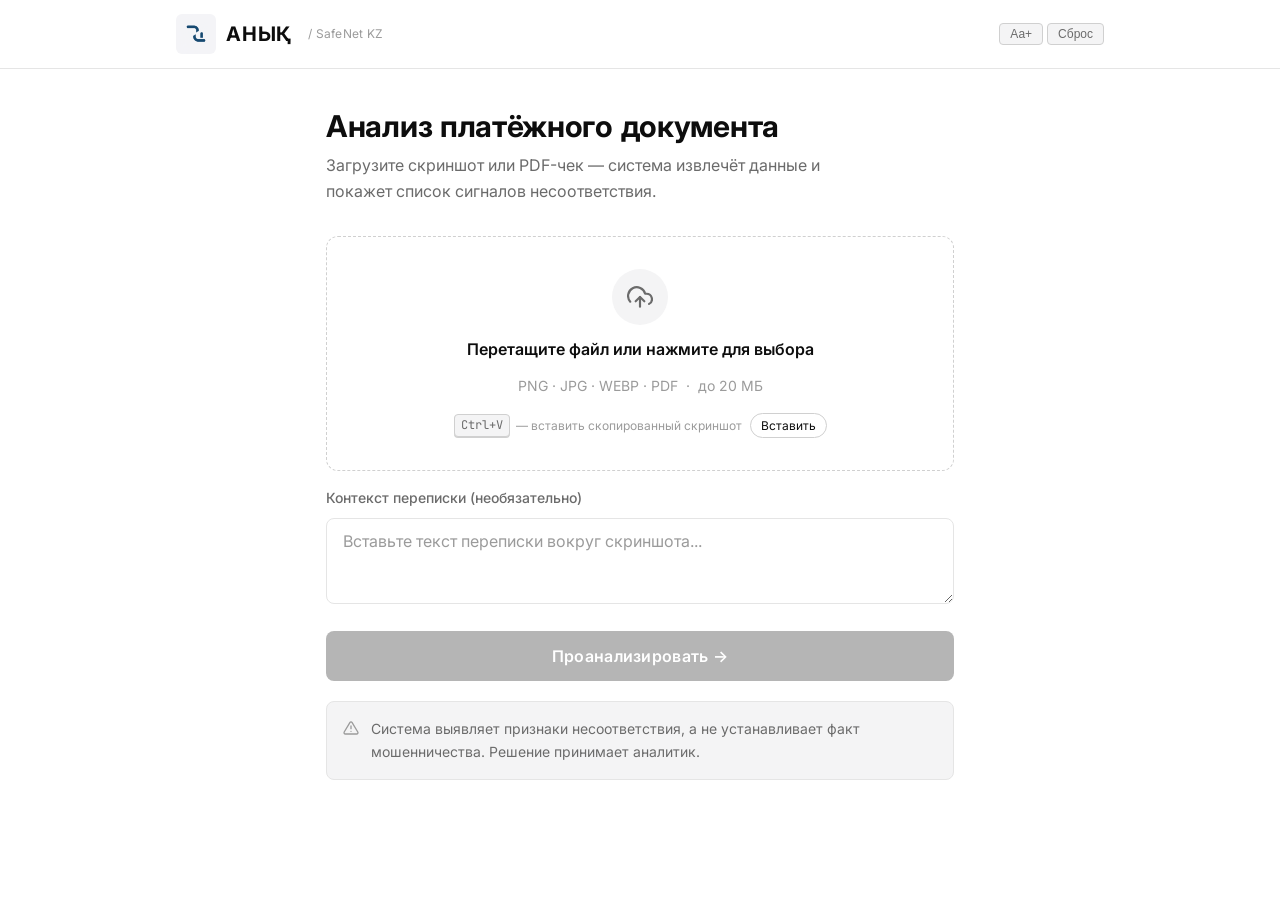
==== templates/index.html @ b34c3456 "Initial commit: АНЫҚ v0.3 — Kaspi payment receipt analyser FastAPI + EasyOCR/Gemini fallback pipelin" ====
<!DOCTYPE html>
<html lang="ru">
<head>
  <meta charset="UTF-8">
  <meta name="viewport" content="width=device-width, initial-scale=1.0, viewport-fit=cover">
  <title>АНЫҚ — Анализ платёжного документа</title>

  <!-- PWA -->
  <link rel="manifest" href="/manifest.json">
  <meta name="theme-color" content="#FFFFFF">
  <meta name="mobile-web-app-capable" content="yes">
  <meta name="apple-mobile-web-app-capable" content="yes">
  <meta name="apple-mobile-web-app-status-bar-style" content="default">
  <meta name="apple-mobile-web-app-title" content="АНЫҚ">
  <link rel="apple-touch-icon" href="/static/icon.svg">

  <!-- SEO / OG -->
  <meta name="description" content="Предварительная техническая проверка платёжных чеков Kaspi.kz на признаки несоответствий">

  <link rel="stylesheet" href="/static/style.css">
</head>
<body>

<!-- PWA Install Banner (shown via JS) -->
<div id="installBanner" class="install-banner" hidden>
  <span>📱 <strong>Установите АНЫҚ</strong> как приложение — принимайте чеки прямо из Telegram</span>
  <div style="display:flex;gap:8px;flex-shrink:0">
    <button class="btn-install" id="installBtn">Установить</button>
    <button class="btn-install-dismiss" id="installDismiss" aria-label="Закрыть">✕</button>
  </div>
</div>

<header class="header">
  <div class="container header-inner">
    <a href="/" class="logo">
      <img src="/static/logo.png" alt="" class="logo-mark" aria-hidden="true">
      <span class="logo-name">АНЫҚ</span>
      <span class="logo-tagline">/ SafeNet KZ</span>
    </a>
    <div class="header-actions">
      <nav class="a11y-bar" aria-label="Доступность">
        <button class="a11y-btn" id="a11yLarge" title="Увеличить текст" aria-pressed="false">Аа+</button>
        <button class="a11y-btn" id="a11yReset" title="Обычный режим">Сброс</button>
      </nav>
    </div>
  </div>
</header>

<!-- Legal modal / Disclaimer -->
<div class="modal-backdrop" id="termsModal" role="dialog" aria-modal="true" aria-labelledby="termsTitle" hidden>
  <div class="modal-box">
    <h2 class="modal-title" id="termsTitle">Уведомление об ограничениях</h2>
    <div class="modal-body">
      <p>Инструмент «АНЫҚ» предназначен исключительно для автоматизации предварительного технического анализа платёжных документов. Система выполняет вспомогательную функцию и не является экспертным юридическим или финансовым заключением. Сервис и его разработчики не несут ответственности за любые решения, принятые пользователем на основе результатов анализа.</p>
    </div>
    <button class="btn-primary modal-accept" id="termsAccept">Я согласен(на) и продолжить</button>
  </div>
</div>

<main class="main">
  <div class="container upload-container">

    <div id="formSection">
      <h1 class="page-title">Анализ платёжного документа</h1>
      <p class="page-subtitle">Загрузите скриншот или PDF-чек — система извлечёт данные и покажет список сигналов несоответствия.</p>

      <form id="analyzeForm">
        <!-- Upload zone -->
        <div class="upload-zone" id="uploadZone" tabindex="0" role="button"
             aria-label="Зона загрузки файла. Нажмите Enter или пробел для выбора файла.">
          <input type="file" id="fileInput"
                 accept="image/png,image/jpeg,image/webp,application/pdf,.pdf"
                 aria-label="Выбрать изображение или PDF"
                 tabindex="-1">

          <!-- Placeholder state -->
          <div class="upload-placeholder" id="uploadPlaceholder">
            <div class="upload-icon-wrap">
              <svg xmlns="http://www.w3.org/2000/svg" width="26" height="26" viewBox="0 0 24 24"
                   fill="none" stroke="currentColor" stroke-width="2"
                   stroke-linecap="round" stroke-linejoin="round" aria-hidden="true">
                <polyline points="16 16 12 12 8 16"></polyline>
                <line x1="12" y1="12" x2="12" y2="21"></line>
                <path d="M20.39 18.39A5 5 0 0 0 18 9h-1.26A8 8 0 1 0 3 16.3"></path>
              </svg>
            </div>
            <span class="upload-text">Перетащите файл или нажмите для выбора</span>
            <span class="upload-hint">PNG · JPG · WEBP · PDF &nbsp;·&nbsp; до 20 МБ</span>
            <div class="upload-paste-hint" id="pasteHint">
              <kbd>Ctrl+V</kbd> — вставить скопированный скриншот
              <button type="button" class="btn-paste" id="pasteBtn" aria-label="Вставить из буфера обмена">Вставить</button>
            </div>
          </div>

          <!-- Preview state -->
          <div class="upload-preview" id="uploadPreview">
            <img id="previewImg" src="" alt="Превью изображения" hidden>
            <div class="pdf-preview-icon" id="pdfPreviewIcon" hidden>
              <svg xmlns="http://www.w3.org/2000/svg" width="48" height="48" viewBox="0 0 24 24"
                   fill="none" stroke="currentColor" stroke-width="1.5"
                   stroke-linecap="round" stroke-linejoin="round" aria-hidden="true">
                <path d="M14 2H6a2 2 0 0 0-2 2v16a2 2 0 0 0 2 2h12a2 2 0 0 0 2-2V8z"></path>
                <polyline points="14 2 14 8 20 8"></polyline>
                <line x1="16" y1="13" x2="8" y2="13"></line>
                <line x1="16" y1="17" x2="8" y2="17"></line>
              </svg>
              <span class="pdf-label">PDF</span>
            </div>
            <span class="file-name" id="fileName"></span>
            <button type="button" class="remove-btn" id="removeBtn" aria-label="Удалить файл">
              Удалить
            </button>
          </div>
        </div>

        <!-- Mobile camera capture -->
        <div class="mobile-capture" id="mobileCaptureHint">
          <button type="button" class="btn-camera" id="cameraBtn" aria-label="Сфотографировать документ">
            <svg xmlns="http://www.w3.org/2000/svg" width="16" height="16" viewBox="0 0 24 24"
                 fill="none" stroke="currentColor" stroke-width="2"
                 stroke-linecap="round" stroke-linejoin="round" aria-hidden="true">
              <path d="M23 19a2 2 0 0 1-2 2H3a2 2 0 0 1-2-2V8a2 2 0 0 0 2-2h4l2-3h6l2 3h4a2 2 0 0 1 2 2z"></path>
              <circle cx="12" cy="13" r="4"></circle>
            </svg>
            Сфотографировать
          </button>
          <input type="file" id="cameraInput" accept="image/*" capture="environment"
                 aria-label="Камера" style="display:none">
        </div>

        <!-- Context -->
        <div class="field">
          <label for="contextInput">Контекст переписки (необязательно)</label>
          <textarea id="contextInput" name="context" rows="3"
            placeholder="Вставьте текст переписки вокруг скриншота..."></textarea>
        </div>

        <!-- Submit -->
        <button type="submit" class="btn-primary" id="submitBtn" disabled>
          Проанализировать →
        </button>

        <!-- Error message -->
        <div class="upload-error" id="uploadError" hidden role="alert" aria-live="polite"></div>

        <!-- Disclaimer -->
        <div class="disclaimer">
          <svg xmlns="http://www.w3.org/2000/svg" width="16" height="16" viewBox="0 0 24 24"
               fill="none" stroke="currentColor" stroke-width="2"
               stroke-linecap="round" stroke-linejoin="round" aria-hidden="true">
            <path d="M10.29 3.86L1.82 18a2 2 0 0 0 1.71 3h16.94a2 2 0 0 0 1.71-3L13.71 3.86a2 2 0 0 0-3.42 0z"></path>
            <line x1="12" y1="9" x2="12" y2="13"></line>
            <line x1="12" y1="17" x2="12.01" y2="17"></line>
          </svg>
          <span>Система выявляет признаки несоответствия, а не устанавливает факт мошенничества. Решение принимает аналитик.</span>
        </div>
      </form>
    </div>

    <!-- Progress screen -->
    <div class="progress-screen" id="progressScreen" hidden aria-live="polite">
      <div class="spinner" aria-hidden="true"></div>
      <p class="progress-title">Анализируем документ...</p>
      <div class="progress-steps" role="list">
        <div class="progress-step" id="step1" role="listitem">
          <span class="step-num" aria-hidden="true">1</span>
          <span class="step-dot" aria-hidden="true"></span>
          <span>Считывание структуры и OCR</span>
        </div>
        <div class="progress-step" id="step2" role="listitem">
          <span class="step-num" aria-hidden="true">2</span>
          <span class="step-dot" aria-hidden="true"></span>
          <span>Сканирование метаданных PDF</span>
        </div>
        <div class="progress-step" id="step3" role="listitem">
          <span class="step-num" aria-hidden="true">3</span>
          <span class="step-dot" aria-hidden="true"></span>
          <span>Анализ рисков и геометрии</span>
        </div>
        <div class="progress-step" id="step4" role="listitem">
          <span class="step-num" aria-hidden="true">4</span>
          <span class="step-dot" aria-hidden="true"></span>
          <span>Формирование отчёта</span>
        </div>
      </div>
      <p class="progress-hint">Обычно занимает 10–25 секунд</p>
    </div>

  </div>
</main>

<script src="/static/app.js"></script>
<script>
// ── Terms modal ───────────────────────────────────────────────────────────────
(function() {
  const TERMS_KEY = 'anyk_disclaimer_accepted';
  const modal     = document.getElementById('termsModal');
  const acceptBtn = document.getElementById('termsAccept');
  let   accepted  = false;
  try { accepted = localStorage.getItem(TERMS_KEY) === 'true'; } catch {}

  function openModal()  { modal.hidden = false; acceptBtn.focus(); document.body.style.overflow = 'hidden'; }
  function closeModal() { modal.hidden = true;  document.body.style.overflow = ''; }

  if (acceptBtn) {
    acceptBtn.addEventListener('click', () => {
      try { localStorage.setItem(TERMS_KEY, 'true'); } catch {}
      accepted = true;
      closeModal();
      document.getElementById('analyzeForm').dispatchEvent(new Event('_termsAccepted'));
    });
  }
  modal.addEventListener('keydown', (e) => { if (e.key === 'Escape') closeModal(); });

  const form = document.getElementById('analyzeForm');
  if (form) {
    form.addEventListener('submit', (e) => {
      if (!accepted) { e.preventDefault(); e.stopImmediatePropagation(); openModal(); }
    }, true);
    form.addEventListener('_termsAccepted', () => {
      form.requestSubmit ? form.requestSubmit(document.getElementById('submitBtn')) : form.submit();
    });
  }

  // Show share-error feedback if redirected from share-target
  const sp = new URLSearchParams(location.search);
  const shareErr = sp.get('share_error');
  if (shareErr) {
    const el = document.getElementById('uploadError');
    if (el) {
      const msgs = { no_file: 'Файл не был передан из приложения.', too_large: 'Переданный файл слишком большой (> 20 МБ).', format: 'Формат файла не поддерживается.', empty: 'Файл пустой или повреждён.' };
      el.textContent = msgs[shareErr] || `Ошибка при получении файла из приложения (${shareErr}).`;
      el.hidden = false;
    }
  }
})();

// ── Accessibility toolbar ─────────────────────────────────────────────────────
(function() {
  const LARGE_KEY = 'anyk_large_text';
  function applyLarge(on) {
    document.documentElement.classList.toggle('a11y-large', on);
    try { localStorage.setItem(LARGE_KEY, on ? '1' : '0'); } catch {}
    const btn = document.getElementById('a11yLarge');
    if (btn) btn.setAttribute('aria-pressed', on ? 'true' : 'false');
  }
  try { if (localStorage.getItem(LARGE_KEY) === '1') applyLarge(true); } catch {}
  const btnL = document.getElementById('a11yLarge');
  const btnR = document.getElementById('a11yReset');
  if (btnL) btnL.addEventListener('click', () => applyLarge(true));
  if (btnR) btnR.addEventListener('click', () => applyLarge(false));
})();

// ── PWA Install prompt ────────────────────────────────────────────────────────
(function() {
  let deferredPrompt = null;
  const banner     = document.getElementById('installBanner');
  const installBtn = document.getElementById('installBtn');
  const dismissBtn = document.getElementById('installDismiss');

  window.addEventListener('beforeinstallprompt', (e) => {
    e.preventDefault();
    deferredPrompt = e;
    try { if (localStorage.getItem('anyk_pwa_dismissed') === '1') return; } catch {}
    if (banner) banner.hidden = false;
  });

  if (installBtn) {
    installBtn.addEventListener('click', async () => {
      if (!deferredPrompt) return;
      deferredPrompt.prompt();
      const { outcome } = await deferredPrompt.userChoice;
      deferredPrompt = null;
      if (banner) banner.hidden = true;
    });
  }
  if (dismissBtn) {
    dismissBtn.addEventListener('click', () => {
      if (banner) banner.hidden = true;
      try { localStorage.setItem('anyk_pwa_dismissed', '1'); } catch {}
    });
  }

  window.addEventListener('appinstalled', () => {
    if (banner) banner.hidden = true;
    deferredPrompt = null;
  });
})();

// ── Service Worker registration ───────────────────────────────────────────────
if ('serviceWorker' in navigator) {
  window.addEventListener('load', () => {
    navigator.serviceWorker.register('/sw.js', { scope: '/' })
      .then(reg => console.log('[SW] registered, scope:', reg.scope))
      .catch(err => console.warn('[SW] registration failed:', err));
  });
}
</script>
</body>
</html>
---- static/style.css ----
@import url('https://fonts.googleapis.com/css2?family=Inter:wght@400;500;600;700&family=Space+Grotesk:wght@500;600;700&family=JetBrains+Mono:wght@400;500&display=swap');

/* ══════════════════════════════════════════════════════════════
   DESIGN TOKENS — Nothing Tech (white / minimal / geometric)
   ══════════════════════════════════════════════════════════════ */
:root {
  /* Backgrounds */
  --c-bg:            #FFFFFF;
  --c-surface:       #FFFFFF;
  --c-surface-2:     #F4F4F5;

  /* Borders */
  --c-border:        #E5E5E5;
  --c-border-dark:   #D0D0D0;

  /* Text */
  --c-text-1:        #0D0D0D;
  --c-text-2:        #6B6B6B;
  --c-text-3:        #9B9B9B;
  --c-text-inv:      #FFFFFF;

  /* Semantic — border/accent colors */
  --c-ok:            #00C853;
  --c-ok-bg:         #ECFDF5;
  --c-ok-border:     #6EE7B7;
  --c-ok-text:       #065F46;   /* WCAG AAA on --c-ok-bg  (13:1) */
  --c-warn:          #FF8C00;
  --c-warn-bg:       #FFFBEB;
  --c-warn-border:   #FCD34D;
  --c-warn-text:     #92400E;   /* WCAG AAA on --c-warn-bg (9:1)  */
  --c-risk:          #FF2E2E;
  --c-risk-bg:       #FFF1F2;
  --c-risk-border:   #FECDD3;
  --c-risk-text:     #9B1C1C;   /* WCAG AAA on --c-risk-bg (11:1) */
  --c-muted:         #6B6B6B;
  --c-muted-bg:      #F4F4F5;
  --c-muted-border:  #E5E5E5;

  /* Accent (used for focus rings, interactive elements) */
  --c-accent:        #0D0D0D;
  --c-accent-hover:  #333333;
  --c-accent-dim:    rgba(13,13,13,.06);

  /* Aliases for backward compat */
  --c-navy:          #0D0D0D;
  --c-sky:           #0D0D0D;
  --c-sky-dim:       rgba(13,13,13,.06);
  --c-sky-hover:     #333333;
  --color-brand:           var(--c-accent);
  --color-brand-hover:     var(--c-accent-hover);
  --color-brand-secondary: var(--c-text-2);
  --color-brand-light:     var(--c-accent-dim);
  --color-bg:              var(--c-bg);
  --color-surface:         var(--c-surface);
  --color-border:          var(--c-border);
  --color-text-1:          var(--c-text-1);
  --color-text-2:          var(--c-text-2);
  --color-text-3:          var(--c-text-3);
  --color-text-inv:        var(--c-text-inv);
  --color-clear:           var(--c-ok);
  --color-clear-bg:        var(--c-ok-bg);
  --color-clear-border:    var(--c-ok-border);
  --color-medium:          var(--c-warn);
  --color-medium-bg:       var(--c-warn-bg);
  --color-medium-border:   var(--c-warn-border);
  --color-high:            var(--c-risk);
  --color-high-bg:         var(--c-risk-bg);
  --color-high-border:     var(--c-risk-border);
  --color-yellow:          var(--c-warn);
  --color-yellow-bg:       var(--c-warn-bg);
  --color-yellow-border:   var(--c-warn-border);
  --color-uncertain:       var(--c-muted);
  --color-uncertain-bg:    var(--c-muted-bg);
  --color-uncertain-border:var(--c-muted-border);

  /* Typography */
  --font-display: 'Space Grotesk', 'Inter', system-ui, sans-serif;
  --font-sans:    'Inter', system-ui, sans-serif;
  --font-mono:    'JetBrains Mono', 'Consolas', monospace;

  /* Radii */
  --r-sm: 4px; --r-md: 6px; --r-lg: 8px; --r-xl: 12px; --r-2xl: 16px; --r-full: 9999px;

  /* Shadows — minimal */
  --shadow-xs:  0 1px 2px rgba(0,0,0,.04);
  --shadow-sm:  0 1px 4px rgba(0,0,0,.06);
  --shadow-md:  0 4px 12px rgba(0,0,0,.08);
  --shadow-lg:  0 12px 32px rgba(0,0,0,.10);
  --shadow-sky: 0 0 0 2px rgba(13,13,13,.12);

  /* Spacing */
  --sp-1:4px; --sp-2:8px; --sp-3:12px; --sp-4:16px;
  --sp-5:20px; --sp-6:24px; --sp-8:32px; --sp-10:40px; --sp-12:48px;

  /* Type scale */
  --text-xs:.75rem; --text-sm:.875rem; --text-base:1rem;
  --text-lg:1.125rem; --text-xl:1.25rem; --text-2xl:1.5rem; --text-3xl:1.875rem; --text-4xl:2.25rem;
}

/* ── Dark mode tokens ────────────────────────────────────────────────────── */
@media (prefers-color-scheme: dark) {
  :root:not([data-theme="light"]) {
    --c-bg:         #0D0D0D;
    --c-surface:    #111111;
    --c-surface-2:  #1A1A1A;
    --c-border:     #2A2A2A;
    --c-border-dark:#383838;
    --c-text-1:     #F4F4F5;
    --c-text-2:     #9B9B9B;
    --c-text-3:     #6B6B6B;
    /* semantic text — lighter shades for dark surfaces */
    --c-ok-text:    #4ADE80;
    --c-warn-text:  #FCD34D;
    --c-risk-text:  #F87171;
    --c-ok-bg:      rgba(0,200,83,.10);
    --c-ok-border:  rgba(0,200,83,.30);
    --c-warn-bg:    rgba(255,140,0,.10);
    --c-warn-border:rgba(255,140,0,.30);
    --c-risk-bg:    rgba(255,46,46,.10);
    --c-risk-border:rgba(255,46,46,.30);
    --c-muted-bg:   #1A1A1A;
    --c-muted-border:#2A2A2A;
    --c-accent:        #F4F4F5;
    --c-accent-hover:  #D0D0D0;
    --c-accent-dim:    rgba(244,244,245,.06);
    --c-navy:       #F4F4F5;
    --c-sky:        #F4F4F5;
    --c-sky-dim:    rgba(244,244,245,.06);
    --c-sky-hover:  #D0D0D0;
    color-scheme: dark;
  }
}
:root[data-theme="dark"] {
  --c-bg:         #0D0D0D;
  --c-surface:    #111111;
  --c-surface-2:  #1A1A1A;
  --c-border:     #2A2A2A;
  --c-border-dark:#383838;
  --c-text-1:     #F4F4F5;
  --c-text-2:     #9B9B9B;
  --c-text-3:     #6B6B6B;
  --c-ok-text:    #4ADE80;
  --c-warn-text:  #FCD34D;
  --c-risk-text:  #F87171;
  --c-ok-bg:      rgba(0,200,83,.10);
  --c-ok-border:  rgba(0,200,83,.30);
  --c-warn-bg:    rgba(255,140,0,.10);
  --c-warn-border:rgba(255,140,0,.30);
  --c-risk-bg:    rgba(255,46,46,.10);
  --c-risk-border:rgba(255,46,46,.30);
  --c-muted-bg:   #1A1A1A;
  --c-muted-border:#2A2A2A;
  --c-accent:        #F4F4F5;
  --c-accent-hover:  #D0D0D0;
  --c-accent-dim:    rgba(244,244,245,.06);
  --c-navy:       #F4F4F5;
  --c-sky:        #F4F4F5;
  --c-sky-dim:    rgba(244,244,245,.06);
  --c-sky-hover:  #D0D0D0;
  color-scheme: dark;
}

/* ══════════════════════════════════════════════════════════════
   RESET & BASE
   ══════════════════════════════════════════════════════════════ */
*, *::before, *::after { box-sizing: border-box; margin: 0; padding: 0; }

body {
  font-family: var(--font-sans);
  font-size: var(--text-base);
  color: var(--c-text-1);
  background: var(--c-bg);
  line-height: 1.6;
  -webkit-text-size-adjust: 100%;
}

/* ── Layout ───────────────────────────────────────────────────────────────── */
.container      { max-width: 960px; margin: 0 auto; padding-inline: var(--sp-4); }
.upload-container { max-width: 660px; }
.result-container { max-width: 1000px; }

/* ══════════════════════════════════════════════════════════════
   HEADER — white / minimal
   ══════════════════════════════════════════════════════════════ */
.header {
  background: var(--c-bg);
  border-bottom: 1px solid var(--c-border);
  padding: 14px 0;
  position: sticky; top: 0; z-index: 100;
}
.header-inner {
  display: flex; align-items: center; justify-content: space-between;
  gap: var(--sp-3);
}
.logo {
  display: flex; align-items: center; gap: 10px;
  text-decoration: none; flex-shrink: 0;
}
.logo-mark {
  width: 40px; height: 40px; flex-shrink: 0;
  border-radius: var(--r-md);
  object-fit: contain;
  display: block;
  /* blend light gray logo bg into white header */
  mix-blend-mode: multiply;
}
@media (prefers-color-scheme: dark) {
  :root:not([data-theme="light"]) .logo-mark { mix-blend-mode: normal; filter: invert(1) hue-rotate(180deg); }
}
:root[data-theme="dark"] .logo-mark { mix-blend-mode: normal; filter: invert(1) hue-rotate(180deg); }
.logo-name {
  font-family: var(--font-display);
  font-size: var(--text-xl); font-weight: 700;
  color: var(--c-text-1); letter-spacing: 0.04em;
}
.logo-tagline {
  font-size: var(--text-xs); color: var(--c-text-3);
  font-weight: 400; letter-spacing: 0.02em;
  margin-left: 6px; align-self: center;
}
.header-subtitle { font-size: var(--text-sm); color: var(--c-text-3); }
.header-actions { display: flex; align-items: center; gap: var(--sp-3); flex-wrap: wrap; }

/* ── New analysis button (header) ─────────────────────────────────────────── */
.btn-secondary {
  display: inline-flex; align-items: center; gap: var(--sp-2);
  padding: 7px 14px;
  background: transparent;
  color: var(--c-text-1);
  border: 1px solid var(--c-border-dark);
  border-radius: var(--r-md);
  font: 500 var(--text-sm) var(--font-sans);
  cursor: pointer; text-decoration: none;
  transition: background 120ms ease, border-color 120ms;
  min-height: 36px;
}
.btn-secondary:hover {
  background: var(--c-surface-2);
  border-color: var(--c-text-1);
}
.btn-secondary:focus-visible { outline: 2px solid var(--c-text-1); outline-offset: 2px; }

/* ── Install banner ───────────────────────────────────────────────────────── */
.install-banner {
  background: var(--c-surface-2);
  border-bottom: 1px solid var(--c-border);
  padding: 10px var(--sp-4);
  display: flex; align-items: center; justify-content: space-between;
  gap: var(--sp-3); font-size: var(--text-sm); color: var(--c-text-2);
}
.install-banner[hidden] { display: none; }
.install-banner strong { color: var(--c-text-1); }
.btn-install {
  padding: 5px 14px;
  background: var(--c-text-1); color: var(--c-bg);
  border: none; border-radius: var(--r-sm);
  font: 600 var(--text-xs) var(--font-sans);
  cursor: pointer; white-space: nowrap;
  transition: opacity 120ms;
}
.btn-install:hover { opacity: .80; }
.btn-install-dismiss {
  background: none; border: none; color: var(--c-text-3);
  font-size: 1.1rem; cursor: pointer; padding: 0 4px; line-height: 1;
}

/* ══════════════════════════════════════════════════════════════
   MAIN CONTENT
   ══════════════════════════════════════════════════════════════ */
.main { padding-block: var(--sp-10); }

.page-title {
  font-family: var(--font-display);
  font-size: var(--text-3xl); font-weight: 700;
  color: var(--c-text-1); margin-bottom: var(--sp-2);
  text-wrap: balance; line-height: 1.2;
  letter-spacing: -0.01em;
}
.page-subtitle {
  font-size: var(--text-base); color: var(--c-text-2);
  margin-bottom: var(--sp-8); max-width: 520px;
}

/* ══════════════════════════════════════════════════════════════
   UPLOAD ZONE
   ══════════════════════════════════════════════════════════════ */
@keyframes drop-bounce {
  0%,100% { transform: scale(1); }
  50%      { transform: scale(1.015); }
}
@keyframes fadeInScale {
  from { opacity: 0; transform: scale(.97); }
  to   { opacity: 1; transform: scale(1); }
}

.upload-zone {
  min-height: 220px;
  border: 1px dashed var(--c-border-dark);
  border-radius: var(--r-xl);
  background: var(--c-surface);
  display: flex; flex-direction: column;
  align-items: center; justify-content: center;
  gap: var(--sp-3);
  cursor: pointer;
  transition: border-color 180ms ease, background 180ms ease;
  position: relative;
  margin-bottom: var(--sp-4);
  padding: var(--sp-8) var(--sp-6);
  outline: none;
}
.upload-zone:hover {
  border-color: var(--c-text-1);
  background: var(--c-surface-2);
}
.upload-zone.drag-over {
  border-color: var(--c-text-1);
  border-style: solid;
  background: var(--c-surface-2);
  animation: drop-bounce .3s ease;
}
.upload-zone:focus-visible {
  outline: 2px solid var(--c-text-1);
  outline-offset: 2px;
}
.upload-zone.has-file {
  border-style: solid;
  border-color: var(--c-ok);
  cursor: default;
}
.upload-zone input[type="file"] {
  position: absolute; inset: 0; opacity: 0;
  cursor: pointer; width: 100%; height: 100%;
}
.upload-placeholder {
  display: flex; flex-direction: column;
  align-items: center; gap: var(--sp-3);
  pointer-events: none; text-align: center;
  animation: fadeInScale .25s ease;
}
.upload-icon-wrap {
  width: 56px; height: 56px;
  border-radius: 50%;
  background: var(--c-surface-2);
  display: flex; align-items: center; justify-content: center;
  color: var(--c-text-2);
  transition: transform 200ms ease;
}
.upload-zone:hover .upload-icon-wrap { transform: translateY(-2px); color: var(--c-text-1); }
.upload-text { font-size: var(--text-base); color: var(--c-text-1); font-weight: 600; }
.upload-hint { font-size: var(--text-sm); color: var(--c-text-3); }

.upload-paste-hint {
  margin-top: var(--sp-1);
  font-size: var(--text-xs);
  color: var(--c-text-3);
  display: flex; align-items: center; gap: 6px; flex-wrap: wrap; justify-content: center;
}
.upload-paste-hint kbd {
  background: var(--c-surface-2);
  border: 1px solid var(--c-border-dark);
  border-radius: var(--r-sm);
  padding: 1px 6px;
  font-family: var(--font-mono);
  font-size: var(--text-xs);
  color: var(--c-text-2);
  box-shadow: 0 1px 0 var(--c-border-dark);
}
.btn-paste {
  margin-left: 2px;
  padding: 2px 10px;
  font-size: var(--text-xs);
  font-family: var(--font-sans);
  color: var(--c-text-1);
  background: transparent;
  border: 1px solid var(--c-border-dark);
  border-radius: var(--r-full);
  cursor: pointer;
  line-height: 1.6;
  white-space: nowrap;
  transition: background 120ms, border-color 120ms;
}
.btn-paste:hover { background: var(--c-surface-2); border-color: var(--c-text-1); }

/* ── Upload preview ────────────────────────────────────────────────────────── */
.upload-preview { display: none; flex-direction: column; align-items: center; gap: var(--sp-3); }
.upload-preview.visible { display: flex; animation: fadeInScale .2s ease; }
.upload-preview img {
  max-height: 160px; max-width: 100%;
  border-radius: var(--r-lg); object-fit: contain;
  border: 1px solid var(--c-border);
}
.pdf-preview-icon {
  display: flex; flex-direction: column; align-items: center; gap: var(--sp-2);
  color: var(--c-text-2);
}
.pdf-label {
  font-size: var(--text-xs); font-weight: 700;
  letter-spacing: 0.1em; color: var(--c-text-2);
  background: var(--c-surface-2); padding: 2px 8px; border-radius: var(--r-full);
  border: 1px solid var(--c-border);
}
.file-name { font-size: var(--text-sm); color: var(--c-text-2); word-break: break-all; text-align: center; }
.remove-btn {
  background: none; border: 1px solid var(--c-border-dark);
  border-radius: var(--r-full); padding: 5px 14px;
  font-size: var(--text-xs); color: var(--c-text-2);
  cursor: pointer; pointer-events: all; z-index: 2;
  min-height: 32px; transition: border-color 120ms, color 120ms;
}
.remove-btn:hover { border-color: var(--c-risk-text); color: var(--c-risk-text); }
.remove-btn:focus-visible { outline: 2px solid var(--c-text-1); outline-offset: 2px; }

/* ── Upload error ──────────────────────────────────────────────────────────── */
.upload-error {
  background: var(--c-risk-bg); border: 1px solid var(--c-risk-border);
  border-radius: var(--r-md); padding: var(--sp-3) var(--sp-4);
  color: var(--c-risk); font-size: var(--text-sm);
  margin-bottom: var(--sp-4);
  animation: fadeInScale .2s ease;
}

/* ── Mobile camera ─────────────────────────────────────────────────────────── */
.mobile-capture {
  display: none;
  justify-content: center;
  margin-bottom: var(--sp-4);
}
.btn-camera {
  display: inline-flex; align-items: center; gap: var(--sp-2);
  padding: 10px var(--sp-4);
  background: var(--c-surface); border: 1px solid var(--c-border-dark);
  border-radius: var(--r-lg);
  font: 500 var(--text-sm) var(--font-sans);
  color: var(--c-text-2); cursor: pointer; min-height: 44px;
  transition: border-color 120ms, color 120ms;
}
.btn-camera:hover { border-color: var(--c-text-1); color: var(--c-text-1); }

/* ── Form fields ────────────────────────────────────────────────────────────── */
.field { margin-bottom: var(--sp-5); }
.field label {
  display: block; font-size: var(--text-sm); font-weight: 500;
  color: var(--c-text-2); margin-bottom: var(--sp-2);
}
.field textarea {
  width: 100%; padding: var(--sp-3) var(--sp-4);
  border: 1px solid var(--c-border); border-radius: var(--r-lg);
  font: var(--text-base) var(--font-sans); color: var(--c-text-1);
  background: var(--c-surface); resize: vertical;
  transition: border-color 150ms ease;
  min-height: 80px;
}
.field textarea:focus {
  outline: none;
  border-color: var(--c-text-1);
  box-shadow: 0 0 0 2px rgba(13,13,13,.08);
}
.field textarea::placeholder { color: var(--c-text-3); }

/* ── Primary button ─────────────────────────────────────────────────────────── */
.btn-primary {
  display: block; width: 100%;
  padding: 14px var(--sp-6);
  background: var(--c-text-1);
  color: var(--c-bg);
  border: none; border-radius: var(--r-lg);
  font: 600 var(--text-base) var(--font-sans);
  cursor: pointer;
  transition: opacity 120ms ease, transform 80ms ease;
  margin-bottom: var(--sp-5);
  min-height: 50px;
  letter-spacing: 0.02em;
}
.btn-primary:hover:not(:disabled) { opacity: .84; }
.btn-primary:active:not(:disabled) { transform: scale(.99); }
.btn-primary:focus-visible { outline: 2px solid var(--c-text-1); outline-offset: 3px; }
.btn-primary:disabled { opacity: 0.30; cursor: not-allowed; }

/* ── Disclaimer ─────────────────────────────────────────────────────────────── */
.disclaimer {
  background: var(--c-surface-2);
  border: 1px solid var(--c-border);
  border-radius: var(--r-lg);
  padding: var(--sp-4);
  display: flex; align-items: flex-start; gap: var(--sp-3);
  font-size: var(--text-sm); color: var(--c-text-2);
}
.disclaimer svg { flex-shrink: 0; color: var(--c-text-3); margin-top: 2px; }

/* ══════════════════════════════════════════════════════════════
   PROGRESS SCREEN
   ══════════════════════════════════════════════════════════════ */
.progress-screen {
  display: none;
  flex-direction: column; align-items: center; justify-content: center;
  gap: var(--sp-6); padding: var(--sp-12) 0; text-align: center;
}
.progress-screen:not([hidden]) { display: flex; animation: fadeInScale .3s ease; }

.progress-title {
  font-family: var(--font-display);
  font-size: var(--text-2xl); font-weight: 700;
  color: var(--c-text-1);
}
.progress-subtitle { font-size: var(--text-sm); color: var(--c-text-3); }
.progress-steps {
  display: flex; flex-direction: column; gap: var(--sp-2);
  width: 100%; max-width: 380px;
}
.progress-step {
  display: flex; align-items: center; gap: var(--sp-3);
  padding: var(--sp-3) var(--sp-4);
  background: var(--c-surface); border-radius: var(--r-lg);
  border: 1px solid var(--c-border);
  font-size: var(--text-sm); color: var(--c-text-3);
  transition: color .25s ease, border-color .25s ease, background .25s ease;
}
.progress-step.active {
  color: var(--c-text-1);
  border-color: var(--c-text-1);
  background: var(--c-surface-2);
}
.progress-step.done {
  color: var(--c-ok);
  border-color: var(--c-ok-border);
  background: var(--c-ok-bg);
}
.step-num {
  width: 22px; height: 22px; border-radius: 50%;
  font-size: var(--text-xs); font-weight: 700;
  background: var(--c-surface-2); color: var(--c-text-3);
  display: flex; align-items: center; justify-content: center;
  flex-shrink: 0; transition: background .25s, color .25s;
}
.progress-step.active .step-num { background: var(--c-text-1); color: var(--c-bg); }
.progress-step.done  .step-num { background: var(--c-ok);      color: #fff; }
.step-dot {
  width: 8px; height: 8px; border-radius: 50%;
  background: currentColor; flex-shrink: 0; display: none;
}
@keyframes pulse { 0%,100% { opacity: 1; } 50% { opacity: .4; } }
.progress-step.active .step-dot { display: block; animation: pulse 1.2s infinite; }
.progress-hint { font-size: var(--text-sm); color: var(--c-text-3); }

/* ── Spinner ─────────────────────────────────────────────────────────────────── */
@keyframes spin { to { transform: rotate(360deg); } }
.spinner {
  width: 42px; height: 42px;
  border: 2px solid var(--c-border-dark);
  border-top-color: var(--c-text-1);
  border-radius: 50%;
  animation: spin .75s linear infinite;
}

/* ══════════════════════════════════════════════════════════════
   STATUS BANNER
   ══════════════════════════════════════════════════════════════ */
.status-banner {
  border-radius: var(--r-xl);
  padding: var(--sp-5) var(--sp-6);
  display: flex; align-items: center; justify-content: space-between;
  gap: var(--sp-4); flex-wrap: wrap;
  margin-bottom: var(--sp-6);
  border-left: 4px solid transparent;
}
.status-banner.clear    { background: var(--c-ok-bg);   border-color: var(--c-ok);   border: 1px solid var(--c-ok-border);   border-left: 4px solid var(--c-ok); }
.status-banner.medium   { background: var(--c-warn-bg);  border-color: var(--c-warn);  border: 1px solid var(--c-warn-border);  border-left: 4px solid var(--c-warn); }
.status-banner.high     { background: var(--c-risk-bg);  border-color: var(--c-risk);  border: 1px solid var(--c-risk-border);  border-left: 4px solid var(--c-risk); }
.status-banner.uncertain{ background: var(--c-muted-bg); border-color: var(--c-muted); border: 1px solid var(--c-muted-border); border-left: 4px solid var(--c-muted); }
.status-text { font-size: var(--text-xl); font-weight: 700; color: var(--c-text-1); }
.status-sub  { font-size: var(--text-sm); color: var(--c-text-2); margin-top: 2px; }

.severity-badge {
  padding: 3px 10px; border-radius: var(--r-full);
  font: 600 var(--text-xs) var(--font-sans);
  letter-spacing: .04em; text-transform: uppercase; white-space: nowrap; flex-shrink: 0;
}
.severity-badge.high    { background: var(--c-risk-bg);  color: var(--c-risk-text);  border: 1px solid var(--c-risk-border); }
.severity-badge.medium  { background: var(--c-warn-bg);  color: var(--c-warn-text);  border: 1px solid var(--c-warn-border); }
.severity-badge.low     { background: var(--c-surface-2); color: var(--c-text-2); border: 1px solid var(--c-border-dark); }
.severity-badge.clear   { background: var(--c-ok-bg);    color: var(--c-ok-text);    border: 1px solid var(--c-ok-border); }
.severity-badge.uncertain{ background: var(--c-muted-bg);color: var(--c-muted); border: 1px solid var(--c-muted-border); }

/* ══════════════════════════════════════════════════════════════
   TRUST INDEX — circular gauge
   ══════════════════════════════════════════════════════════════ */
.trust-panel {
  background: var(--c-surface);
  border: 1px solid var(--c-border);
  border-radius: var(--r-xl);
  padding: var(--sp-6);
  margin-bottom: var(--sp-6);
}
.trust-score-wrap {
  display: flex; gap: var(--sp-6); align-items: center; flex-wrap: wrap;
}

/* Circular ring using conic-gradient */
.trust-ring {
  --pct: 75;
  --ring-color: var(--c-ok);
  flex-shrink: 0;
  width: 116px; height: 116px;
  border-radius: 50%;
  background: conic-gradient(
    var(--ring-color) calc(var(--pct) * 1%),
    var(--c-surface-2) 0%
  );
  display: flex; align-items: center; justify-content: center;
  position: relative;
}
.trust-ring::before {
  content: ''; position: absolute; inset: 10px;
  background: var(--c-surface);
  border-radius: 50%;
}
.trust-ring-inner {
  position: relative; z-index: 1;
  display: flex; flex-direction: column; align-items: center; gap: 0;
}
.trust-ring.high   { --ring-color: var(--c-ok); }
.trust-ring.medium { --ring-color: var(--c-warn); }
.trust-ring.low    { --ring-color: var(--c-risk); }

/* Backwards compat dial */
.trust-dial {
  flex-shrink: 0; width: 100px; height: 100px;
  border-radius: 50%;
  display: flex; flex-direction: column; align-items: center; justify-content: center;
  gap: 2px; border: 4px solid var(--c-border);
}
.trust-dial.high   { border-color: var(--c-ok);   background: var(--c-ok-bg); }
.trust-dial.medium { border-color: var(--c-warn);  background: var(--c-warn-bg); }
.trust-dial.low    { border-color: var(--c-risk);  background: var(--c-risk-bg); }

.trust-pct {
  font-family: var(--font-mono);
  font-size: var(--text-2xl); font-weight: 500; line-height: 1;
  color: var(--c-text-1);
  font-variant-numeric: tabular-nums;
}
.trust-label-text {
  font-size: 9px; color: var(--c-text-3); font-weight: 600;
  text-transform: uppercase; letter-spacing: .07em;
}
.trust-meta { flex: 1; min-width: 200px; }
.trust-heading {
  font-family: var(--font-display);
  font-size: var(--text-lg); font-weight: 700; margin-bottom: var(--sp-2);
  color: var(--c-text-1);
}
.trust-badge {
  display: inline-block; padding: 2px 12px;
  border-radius: var(--r-full);
  font-size: var(--text-xs); font-weight: 600;
  text-transform: uppercase; letter-spacing: .06em; margin-bottom: var(--sp-3);
}
.trust-badge.high   { background: var(--c-ok-bg);   color: var(--c-ok-text);   border: 1px solid var(--c-ok-border); }
.trust-badge.medium { background: var(--c-warn-bg);  color: var(--c-warn-text);  border: 1px solid var(--c-warn-border); }
.trust-badge.low    { background: var(--c-risk-bg);  color: var(--c-risk-text);  border: 1px solid var(--c-risk-border); }

.trust-breakdown {
  list-style: none;
  display: flex; flex-direction: column; gap: 5px;
  margin-bottom: var(--sp-3);
}
.trust-item {
  display: flex; align-items: baseline; gap: var(--sp-2);
  font-size: var(--text-sm);
}
.trust-sign {
  font-weight: 700; font-size: var(--text-base); width: 14px; text-align: center;
}
.trust-item.deduct .trust-sign { color: var(--c-risk-text); }
.trust-item.bonus  .trust-sign { color: var(--c-ok-text); }
.trust-delta { font-weight: 500; font-family: var(--font-mono); font-size: var(--text-sm); min-width: 22px; color: var(--c-text-2); font-variant-numeric: tabular-nums; }
.trust-reason { color: var(--c-text-2); }
.trust-disclaimer { font-size: var(--text-xs); color: var(--c-text-3); line-height: 1.5; font-style: italic; }

/* ══════════════════════════════════════════════════════════════
   RESULT GRID
   ══════════════════════════════════════════════════════════════ */
.result-grid {
  display: grid; grid-template-columns: 57fr 43fr; gap: var(--sp-8);
  margin-bottom: var(--sp-8);
}
.section-title {
  font-family: var(--font-display);
  font-size: var(--text-xl); font-weight: 700; color: var(--c-text-1);
  margin-bottom: var(--sp-4);
}
.section-count { font-weight: 400; font-size: var(--text-base); color: var(--c-text-3); }

/* ── Signal cards ───────────────────────────────────────────────────────────── */
.signal-card {
  border: 1px solid var(--c-border);
  border-radius: var(--r-xl);
  background: var(--c-surface);
  margin-bottom: var(--sp-3);
  overflow: hidden;
  transition: border-color 150ms ease;
}
.signal-card:hover { border-color: var(--c-border-dark); }
.signal-card.high   { border-left: 3px solid var(--c-risk); }
.signal-card.medium { border-left: 3px solid var(--c-warn); }
.signal-card.low    { border-left: 3px solid var(--c-border-dark); }

.signal-header {
  display: flex; align-items: flex-start; justify-content: space-between;
  gap: var(--sp-3); padding: var(--sp-4) var(--sp-5) var(--sp-2); flex-wrap: wrap;
}
.signal-title { font-size: var(--text-base); font-weight: 600; color: var(--c-text-1); }
.signal-body  { padding: 0 var(--sp-5) var(--sp-3); font-size: var(--text-sm); color: var(--c-text-2); }
.signal-footer {
  padding: var(--sp-3) var(--sp-5);
  border-top: 1px solid var(--c-border);
  font-size: var(--text-xs); color: var(--c-text-3);
  background: var(--c-surface-2);
  display: flex; flex-direction: column; gap: 4px;
}
.signal-footer-row { display: flex; align-items: baseline; gap: 4px; flex-wrap: wrap; }
.signal-footer-label { font-weight: 500; color: var(--c-text-2); }
.sep { color: var(--c-text-3); }
.signal-evidence {
  font-family: var(--font-mono); font-size: var(--text-xs);
  background: var(--c-surface); padding: 1px 6px;
  border-radius: var(--r-sm); border: 1px solid var(--c-border);
  word-break: break-all;
}

/* ── Checks table ───────────────────────────────────────────────────────────── */
.checks-details { margin-top: var(--sp-5); }
.checks-summary {
  cursor: pointer; font-size: var(--text-sm); font-weight: 500;
  color: var(--c-text-1); padding: var(--sp-2) 0; list-style: none;
}
.checks-summary::-webkit-details-marker { display: none; }
.checks-summary::before { content: '▶ '; font-size: 10px; }
details[open] .checks-summary::before { content: '▼ '; }
.table-scroll { overflow-x: auto; margin-top: var(--sp-3); }
.checks-table {
  width: 100%; border-collapse: collapse;
  font-size: var(--text-xs); min-width: 480px;
}
.checks-table th {
  text-align: left; padding: var(--sp-2) var(--sp-3);
  background: var(--c-surface-2); font-weight: 600; color: var(--c-text-2);
  border-bottom: 1px solid var(--c-border-dark); white-space: nowrap;
}
.checks-table td {
  padding: var(--sp-2) var(--sp-3);
  border-bottom: 1px solid var(--c-border); vertical-align: top;
}
.checks-table code { font-family: var(--font-mono); }
.check-row-high   td:nth-child(2) { color: var(--c-risk-text); font-weight: 600; }
.check-row-medium td:nth-child(2) { color: var(--c-warn-text); font-weight: 600; }

/* ── Data panel ─────────────────────────────────────────────────────────────── */
.data-panel { min-width: 0; display: flex; flex-direction: column; gap: var(--sp-4); }
.data-section {
  background: var(--c-surface);
  border: 1px solid var(--c-border);
  border-radius: var(--r-xl);
  padding: var(--sp-4) var(--sp-5);
}
.data-title { font-size: var(--text-xs); font-weight: 600; color: var(--c-text-1); margin-bottom: var(--sp-3); text-transform: uppercase; letter-spacing: .08em; }
.data-list {
  display: grid; grid-template-columns: auto 1fr;
  gap: var(--sp-2) var(--sp-4); font-size: var(--text-sm);
}
.data-list dt { color: var(--c-text-3); font-weight: 500; white-space: nowrap; font-size: var(--text-xs); }
.data-list dd { color: var(--c-text-2); min-width: 0; }
.mono-clip { font-family: var(--font-mono); font-size: var(--text-xs); word-break: break-all; font-variant-numeric: tabular-nums; }

.pdf-warnings p {
  margin-top: var(--sp-2); font-size: var(--text-xs);
  color: var(--c-warn); background: var(--c-warn-bg);
  border-radius: var(--r-sm); padding: var(--sp-2) var(--sp-3);
}

/* ── OCR panel ─────────────────────────────────────────────────────────────── */
.ocr-pre {
  font-family: var(--font-mono); font-size: var(--text-sm);
  background: var(--c-surface-2); border-radius: var(--r-md);
  padding: var(--sp-3); overflow-x: auto;
  border: 1px solid var(--c-border);
  white-space: pre-wrap; word-break: break-word;
  max-height: 220px; overflow-y: auto;
  color: var(--c-text-1);
}

/* ── Analysis methods ──────────────────────────────────────────────────────── */
.methods-list { display: flex; flex-wrap: wrap; gap: var(--sp-2); }
.method-tag {
  font-size: var(--text-xs); font-family: var(--font-mono);
  background: var(--c-surface-2); color: var(--c-text-2);
  padding: 2px 8px; border-radius: var(--r-full);
  border: 1px solid var(--c-border);
}

/* ── Info blocks ────────────────────────────────────────────────────────────── */
.info-block {
  border-radius: var(--r-xl); padding: var(--sp-5);
  margin-bottom: var(--sp-5); font-size: var(--text-sm);
}
.info-block.grey   { background: var(--c-surface-2); border: 1px solid var(--c-border); }
.info-block.green  { background: var(--c-ok-bg);    border: 1px solid var(--c-ok-border); }
.info-block.yellow { background: var(--c-warn-bg);  border: 1px solid var(--c-warn-border); }
.info-block h3 { font-size: var(--text-base); font-weight: 600; margin-bottom: var(--sp-3); }
.info-block ul { padding-left: var(--sp-5); }
.info-block li { margin-bottom: var(--sp-2); color: var(--c-text-2); }
.info-block.grey   h3 { color: var(--c-text-1); }
.info-block.green  h3 { color: var(--c-ok-text); }
.info-block.yellow h3 { color: var(--c-warn-text); }
.disclaimer-text { margin-top: var(--sp-3); color: var(--c-text-3); font-size: var(--text-xs); }

/* ── No signals ─────────────────────────────────────────────────────────────── */
.no-signals {
  background: var(--c-ok-bg); border: 1px solid var(--c-ok-border);
  border-radius: var(--r-xl); padding: var(--sp-8);
  text-align: center; color: var(--c-ok-text);
  font-size: var(--text-base); font-weight: 600;
}

/* ── Action buttons row ─────────────────────────────────────────────────────── */
.action-row { display: flex; gap: var(--sp-3); flex-wrap: wrap; margin-bottom: var(--sp-10); }

/* ══════════════════════════════════════════════════════════════
   ACCESSIBILITY (large-text mode)
   ══════════════════════════════════════════════════════════════ */
.a11y-bar { display: flex; align-items: center; gap: var(--sp-1); }
.a11y-btn {
  padding: 3px 10px;
  font-size: var(--text-xs); font-weight: 500;
  color: var(--c-text-2);
  background: var(--c-surface-2);
  border: 1px solid var(--c-border-dark);
  border-radius: var(--r-sm);
  cursor: pointer; white-space: nowrap;
  transition: background 150ms;
}
.a11y-btn:hover { background: var(--c-border-dark); color: var(--c-text-1); }
.a11y-btn[aria-pressed="true"] {
  background: var(--c-text-1); color: var(--c-bg); border-color: var(--c-text-1);
}

html.a11y-large { font-size: 118%; }
html.a11y-large body { line-height: 1.75; letter-spacing: .01em; }
html.a11y-large .signal-card, html.a11y-large .data-section, html.a11y-large .info-block { border-width: 2px; }

/* ══════════════════════════════════════════════════════════════
   LEGAL MODAL
   ══════════════════════════════════════════════════════════════ */
.modal-backdrop {
  position: fixed; inset: 0; z-index: 1000;
  background: rgba(0,0,0,.4);
  backdrop-filter: blur(4px);
  display: flex; align-items: center; justify-content: center;
  padding: var(--sp-4);
}
.modal-backdrop[hidden] { display: none; }
.modal-box {
  background: var(--c-surface);
  border-radius: var(--r-xl);
  border: 1px solid var(--c-border);
  box-shadow: var(--shadow-lg);
  max-width: 520px; width: 100%;
  padding: var(--sp-8) var(--sp-6);
  display: flex; flex-direction: column; gap: var(--sp-5);
  animation: fadeInScale .25s ease;
}
.modal-title { font-family: var(--font-display); font-size: var(--text-xl); font-weight: 700; color: var(--c-text-1); line-height: 1.3; }
.modal-body { display: flex; flex-direction: column; gap: var(--sp-3); font-size: var(--text-sm); color: var(--c-text-2); line-height: 1.65; }
.modal-accept { align-self: stretch; }

/* ══════════════════════════════════════════════════════════════
   SHARE-FROM-APP BANNER
   ══════════════════════════════════════════════════════════════ */
.share-banner {
  background: var(--c-surface-2);
  border: 1px solid var(--c-border);
  border-radius: var(--r-xl);
  padding: var(--sp-3) var(--sp-5);
  display: flex; align-items: center; gap: var(--sp-3);
  font-size: var(--text-sm); color: var(--c-text-1);
  margin-bottom: var(--sp-6);
}
.share-banner svg { color: var(--c-text-2); flex-shrink: 0; }
.share-banner[hidden] { display: none; }

/* ══════════════════════════════════════════════════════════════
   RESPONSIVE
   ══════════════════════════════════════════════════════════════ */
@media (max-width: 768px) {
  .result-grid { grid-template-columns: 1fr; }
  .container   { padding-inline: var(--sp-4); }
  .logo-tagline { display: none; }
}

@media (max-width: 480px) {
  .page-title { font-size: var(--text-2xl); }
  .header-subtitle { display: none; }
  .status-banner { padding: var(--sp-4); }
  .status-text { font-size: var(--text-lg); }
  .signal-header { flex-direction: column; align-items: flex-start; }
  .signal-header .severity-badge { align-self: flex-start; }
  .data-list { grid-template-columns: 1fr; gap: var(--sp-1) 0; }
  .data-list dt { margin-top: var(--sp-2); }
  .data-list dd { padding-left: var(--sp-2); }
  .action-row { flex-direction: column; }
  .btn-secondary { justify-content: center; width: 100%; min-height: 44px; }
  .checks-table { font-size: 11px; }
  .checks-table td, .checks-table th { padding: var(--sp-1) var(--sp-2); }
  .upload-zone { min-height: 180px; }
  .trust-score-wrap { flex-direction: column; align-items: center; text-align: center; }
  .trust-breakdown { align-items: flex-start; }
  .trust-ring { width: 90px; height: 90px; }
  .trust-pct { font-size: var(--text-xl); }
  .modal-box { padding: var(--sp-5) var(--sp-4); }
  .a11y-bar  { display: none; }
}

@media (max-width: 320px) {
  .container { padding-inline: var(--sp-3); }
  .logo-name { font-size: var(--text-base); }
}
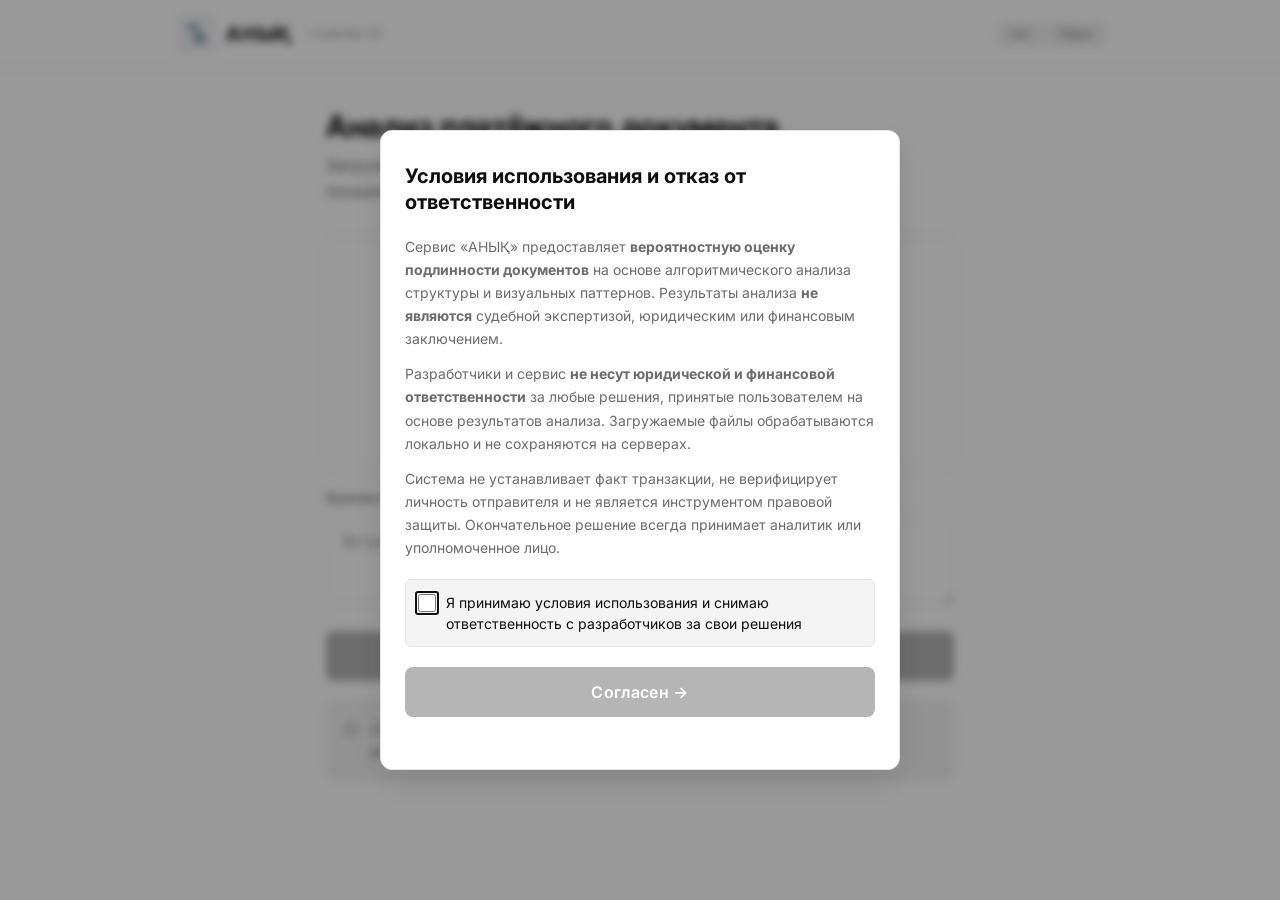
==== commit 62930850: "feat: production release - strict mandatory legal disclaimer, restore full image Kaspi receipt valid" ====
--- a/templates/index.html
+++ b/templates/index.html
@@ -49,11 +49,19 @@
 <!-- Legal modal / Disclaimer -->
 <div class="modal-backdrop" id="termsModal" role="dialog" aria-modal="true" aria-labelledby="termsTitle" hidden>
   <div class="modal-box">
-    <h2 class="modal-title" id="termsTitle">Уведомление об ограничениях</h2>
+    <h2 class="modal-title" id="termsTitle">Условия использования и отказ от ответственности</h2>
     <div class="modal-body">
-      <p>Инструмент «АНЫҚ» предназначен исключительно для автоматизации предварительного технического анализа платёжных документов. Система выполняет вспомогательную функцию и не является экспертным юридическим или финансовым заключением. Сервис и его разработчики не несут ответственности за любые решения, принятые пользователем на основе результатов анализа.</p>
+      <p>Сервис «АНЫҚ» предоставляет <strong>вероятностную оценку подлинности документов</strong> на основе алгоритмического анализа структуры и визуальных паттернов. Результаты анализа <strong>не являются</strong> судебной экспертизой, юридическим или финансовым заключением.</p>
+      <p>Разработчики и сервис <strong>не несут юридической и финансовой ответственности</strong> за любые решения, принятые пользователем на основе результатов анализа. Загружаемые файлы обрабатываются локально и не сохраняются на серверах.</p>
+      <p style="font-size:var(--text-sm);color:var(--c-text-2)">Система не устанавливает факт транзакции, не верифицирует личность отправителя и не является инструментом правовой защиты. Окончательное решение всегда принимает аналитик или уполномоченное лицо.</p>
+      <label style="display:flex;align-items:flex-start;gap:10px;cursor:pointer;padding:12px;border:1px solid var(--c-border);border-radius:var(--r-md);background:var(--c-surface-2);margin-top:8px">
+        <input type="checkbox" id="termsCheckbox"
+               style="margin-top:2px;flex-shrink:0;width:18px;height:18px;cursor:pointer;accent-color:var(--c-text-1)"
+               aria-label="Я принимаю условия использования">
+        <span style="font-size:var(--text-sm);color:var(--c-text-1);line-height:1.5">Я принимаю условия использования и снимаю ответственность с разработчиков за свои решения</span>
+      </label>
     </div>
-    <button class="btn-primary modal-accept" id="termsAccept">Я согласен(на) и продолжить</button>
+    <button class="btn-primary modal-accept" id="termsAccept" disabled>Согласен →</button>
   </div>
 </div>
 
@@ -165,7 +173,7 @@
         <div class="progress-step" id="step1" role="listitem">
           <span class="step-num" aria-hidden="true">1</span>
           <span class="step-dot" aria-hidden="true"></span>
-          <span>Считывание структуры и OCR</span>
+          <span>Считывание структуры документа</span>
         </div>
         <div class="progress-step" id="step2" role="listitem">
           <span class="step-num" aria-hidden="true">2</span>
@@ -183,7 +191,7 @@
           <span>Формирование отчёта</span>
         </div>
       </div>
-      <p class="progress-hint">Обычно занимает 10–25 секунд</p>
+      <p class="progress-hint">Обычно занимает менее 1 секунды</p>
     </div>
 
   </div>
@@ -193,24 +201,44 @@
 <script>
 // ── Terms modal ───────────────────────────────────────────────────────────────
 (function() {
-  const TERMS_KEY = 'anyk_disclaimer_accepted';
-  const modal     = document.getElementById('termsModal');
-  const acceptBtn = document.getElementById('termsAccept');
-  let   accepted  = false;
+  const TERMS_KEY  = 'anyk_disclaimer_accepted';
+  const modal      = document.getElementById('termsModal');
+  const acceptBtn  = document.getElementById('termsAccept');
+  const checkbox   = document.getElementById('termsCheckbox');
+  let   accepted   = false;
   try { accepted = localStorage.getItem(TERMS_KEY) === 'true'; } catch {}
 
-  function openModal()  { modal.hidden = false; acceptBtn.focus(); document.body.style.overflow = 'hidden'; }
-  function closeModal() { modal.hidden = true;  document.body.style.overflow = ''; }
+  function openModal() {
+    modal.hidden = false;
+    if (checkbox) checkbox.checked = false;
+    if (acceptBtn) acceptBtn.disabled = true;
+    document.body.style.overflow = 'hidden';
+    setTimeout(() => { if (checkbox) checkbox.focus(); }, 50);
+  }
+  function closeModal() { modal.hidden = true; document.body.style.overflow = ''; }
+
+  if (checkbox) {
+    checkbox.addEventListener('change', () => {
+      if (acceptBtn) acceptBtn.disabled = !checkbox.checked;
+    });
+  }
 
   if (acceptBtn) {
     acceptBtn.addEventListener('click', () => {
+      if (checkbox && !checkbox.checked) return;
       try { localStorage.setItem(TERMS_KEY, 'true'); } catch {}
       accepted = true;
       closeModal();
       document.getElementById('analyzeForm').dispatchEvent(new Event('_termsAccepted'));
     });
   }
+  // Escape closes without accepting (user must accept to proceed)
   modal.addEventListener('keydown', (e) => { if (e.key === 'Escape') closeModal(); });
+
+  // Auto-open on page load if not yet accepted
+  if (!accepted) {
+    setTimeout(openModal, 200);
+  }
 
   const form = document.getElementById('analyzeForm');
   if (form) {
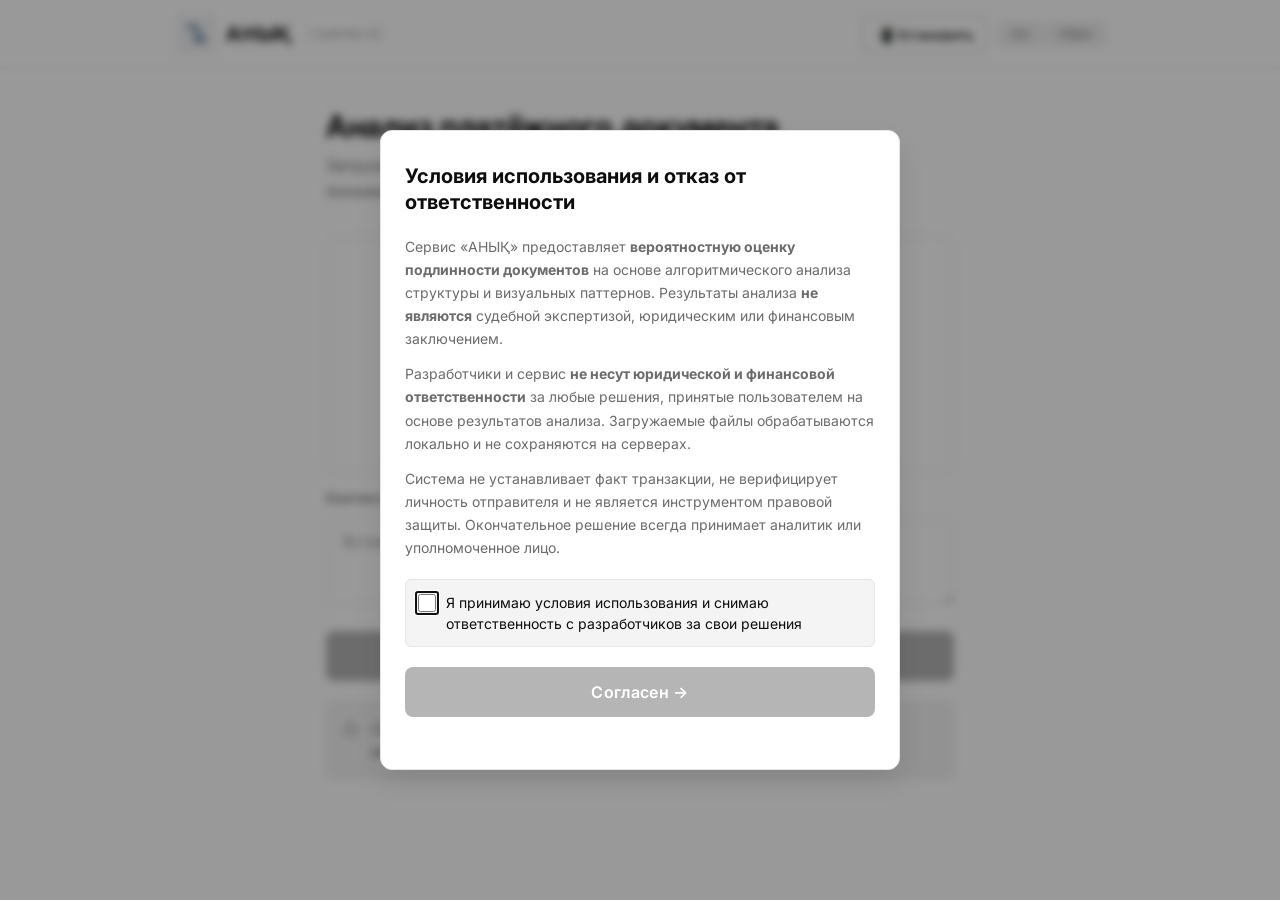
==== commit 564c1654: "fix: ensure PWA service worker registration, static asset bundling, and share target routing - Add s" ====
--- a/templates/index.html
+++ b/templates/index.html
@@ -38,6 +38,12 @@
       <span class="logo-tagline">/ SafeNet KZ</span>
     </a>
     <div class="header-actions">
+      <!-- Install button: visible only when beforeinstallprompt fires -->
+      <button class="btn-secondary" id="headerInstallBtn" hidden
+              style="font-size:var(--text-sm);padding:6px 12px"
+              aria-label="Установить приложение АНЫҚ">
+        📲 Установить
+      </button>
       <nav class="a11y-bar" aria-label="Доступность">
         <button class="a11y-btn" id="a11yLarge" title="Увеличить текст" aria-pressed="false">Аа+</button>
         <button class="a11y-btn" id="a11yReset" title="Обычный режим">Сброс</button>
@@ -286,31 +292,49 @@
   const installBtn = document.getElementById('installBtn');
   const dismissBtn = document.getElementById('installDismiss');
 
+  // Hide banner if already running in standalone (installed) mode
+  if (window.matchMedia('(display-mode: standalone)').matches ||
+      window.navigator.standalone === true) {
+    if (banner) banner.hidden = true;
+  }
+
   window.addEventListener('beforeinstallprompt', (e) => {
     e.preventDefault();
     deferredPrompt = e;
     try { if (localStorage.getItem('anyk_pwa_dismissed') === '1') return; } catch {}
+    if (window.matchMedia('(display-mode: standalone)').matches) return;
     if (banner) banner.hidden = false;
+    // Also show the header install button
+    const hBtn = document.getElementById('headerInstallBtn');
+    if (hBtn) hBtn.hidden = false;
   });
 
-  if (installBtn) {
-    installBtn.addEventListener('click', async () => {
-      if (!deferredPrompt) return;
-      deferredPrompt.prompt();
-      const { outcome } = await deferredPrompt.userChoice;
-      deferredPrompt = null;
-      if (banner) banner.hidden = true;
-    });
-  }
+  async function triggerInstall() {
+    if (!deferredPrompt) return;
+    deferredPrompt.prompt();
+    const { outcome } = await deferredPrompt.userChoice;
+    deferredPrompt = null;
+    if (banner) banner.hidden = true;
+    const hBtn = document.getElementById('headerInstallBtn');
+    if (hBtn) hBtn.hidden = true;
+  }
+
+  if (installBtn) installBtn.addEventListener('click', triggerInstall);
+  const hInstallBtn = document.getElementById('headerInstallBtn');
+  if (hInstallBtn) hInstallBtn.addEventListener('click', triggerInstall);
   if (dismissBtn) {
     dismissBtn.addEventListener('click', () => {
       if (banner) banner.hidden = true;
+      const hBtn = document.getElementById('headerInstallBtn');
+      if (hBtn) hBtn.hidden = true;
       try { localStorage.setItem('anyk_pwa_dismissed', '1'); } catch {}
     });
   }
 
   window.addEventListener('appinstalled', () => {
     if (banner) banner.hidden = true;
+    const hBtn = document.getElementById('headerInstallBtn');
+    if (hBtn) hBtn.hidden = true;
     deferredPrompt = null;
   });
 })();
